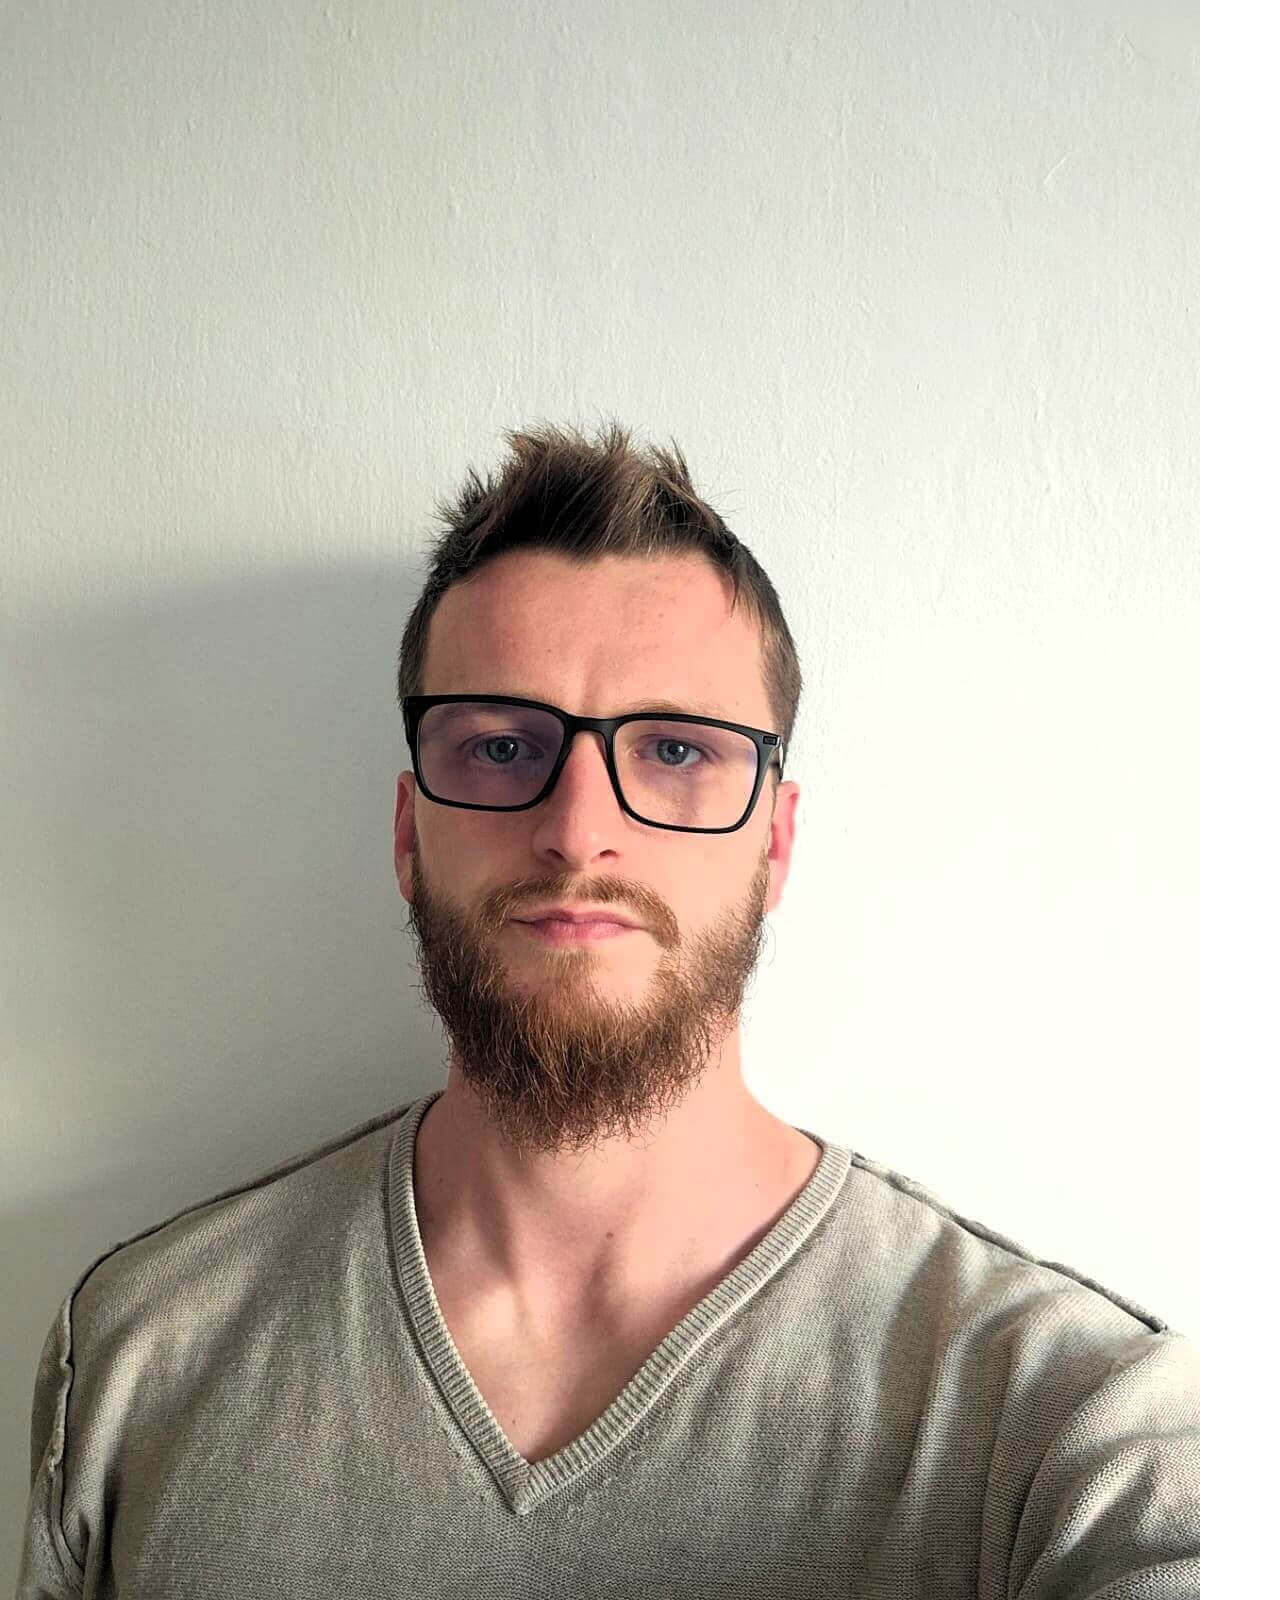
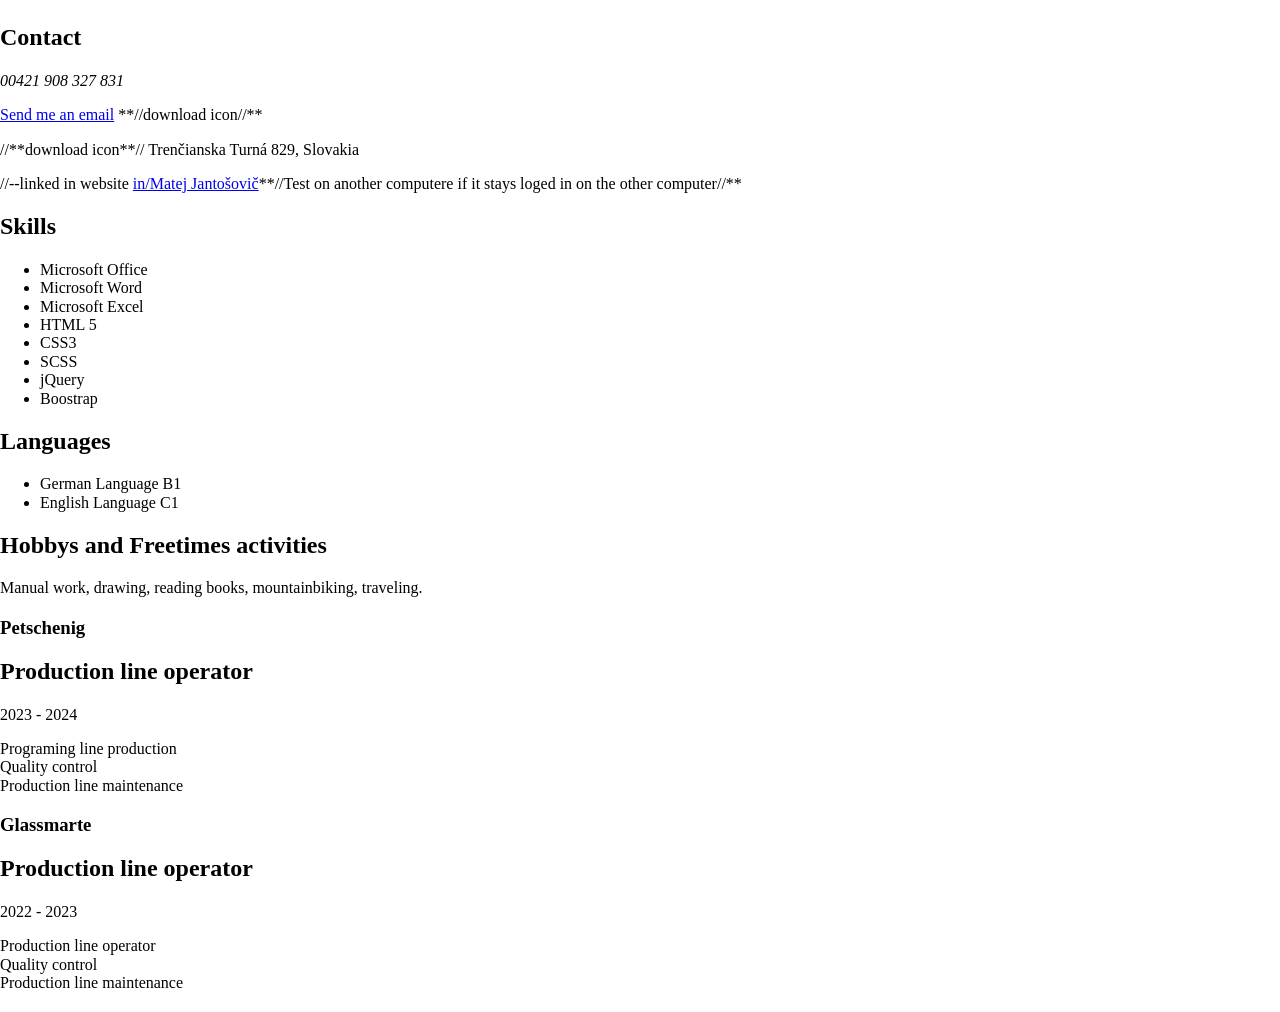
==== TheStart/index.html @ 47b64edb "Add files via upload" ====
<!DOCTYPE html>
<html lang="en">
<head>
    <meta charset="UTF-8">
    <meta name="viewport" content="width=device-width, initial-scale=1.0">
    <link rel="stylesheet" href="normalize.css">
    <link rel="stylesheet" href="style.css">
    <title>CuriculuVitae</title>
</head>
    <body>
        <main id="#content">
            <div class="container">
                <div class="leftPanel">
                    <section class="personalInfo">
                        <img src="CVprofilepicture.jpg" alt="Frontier">
                        <h2>Contact</h2>
                        <p>
                            <i class=>00421 908 327 831</i>
                        </p>
                        <p>
                            <i></i>
                            <a href="mailto:matejjantosovic@gmail.com">Send me an email</a> **//download icon//**
                        </p>
                        <p>
                            <i></i>//**download icon**//
                            Trenčianska Turná 829, Slovakia
                        </p>
                        <p>
                            <i></i>//--linked in website
                            <a href="https://www.linkedin.com/in/matej-jantosovic-843b29351/">in/Matej Jantošovič</a>**//Test on another computere if it stays loged in on the other computer//**
                        </p>
                    </section>
                    <section class="skills">
                        <h2>Skills</h2>
                        <ul>
                            <li>Microsoft Office</li>
                            <li>Microsoft Word</li>
                            <li>Microsoft Excel</li>
                            <li>HTML 5</li>
                            <li>CSS3</li>
                            <li>SCSS</li>
                            <li>jQuery</li>
                            <li>Boostrap</li>
                        </ul>
                    </section>
                    <section class="languages">
                        <h2>Languages</h2>
                        <ul>
                            <li><span>German Language</span>&nbspB1</li>
                            <li><span>English Language</span>&nbspC1</li>
                        </ul>
                    </section>
                    <section class="hobbys">
                        <h2>Hobbys and Freetimes activities</h2>
                        <p>
                            Manual work, drawing, reading books, mountainbiking, traveling.
                        </p>
                    </section>
                </div>
                <div class="rightPanel">
                    <section class="workExperience">
                        <div class="jobPosition">
                            <h3>Petschenig</h3>
                            <h2>Production line operator</h2>
                            <span>2023 - 2024</span>
                            <p>
                                Programing line production <br>
                                Quality control <br>
                                Production line maintenance <br>
                            </p>
                        </div>
                        <div class="jobPosition">
                            <h3>Glassmarte</h3>
                            <h2>Production line operator</h2>
                            <span>2022 - 2023</span>
                            <p>
                                Production line operator <br>
                                Quality control <br>
                                Production line maintenance <br>
                            </p>
                        </div>
                        <div class="jobPosition">
                            <h3></h3>
                            <h2></h2>
                        </div>
                    </section>
                </div>
                        
            </div>
        </main>
    </body>
</html>
---- TheStart/style.css ----
/*# sourceMappingURL=style.css.map */
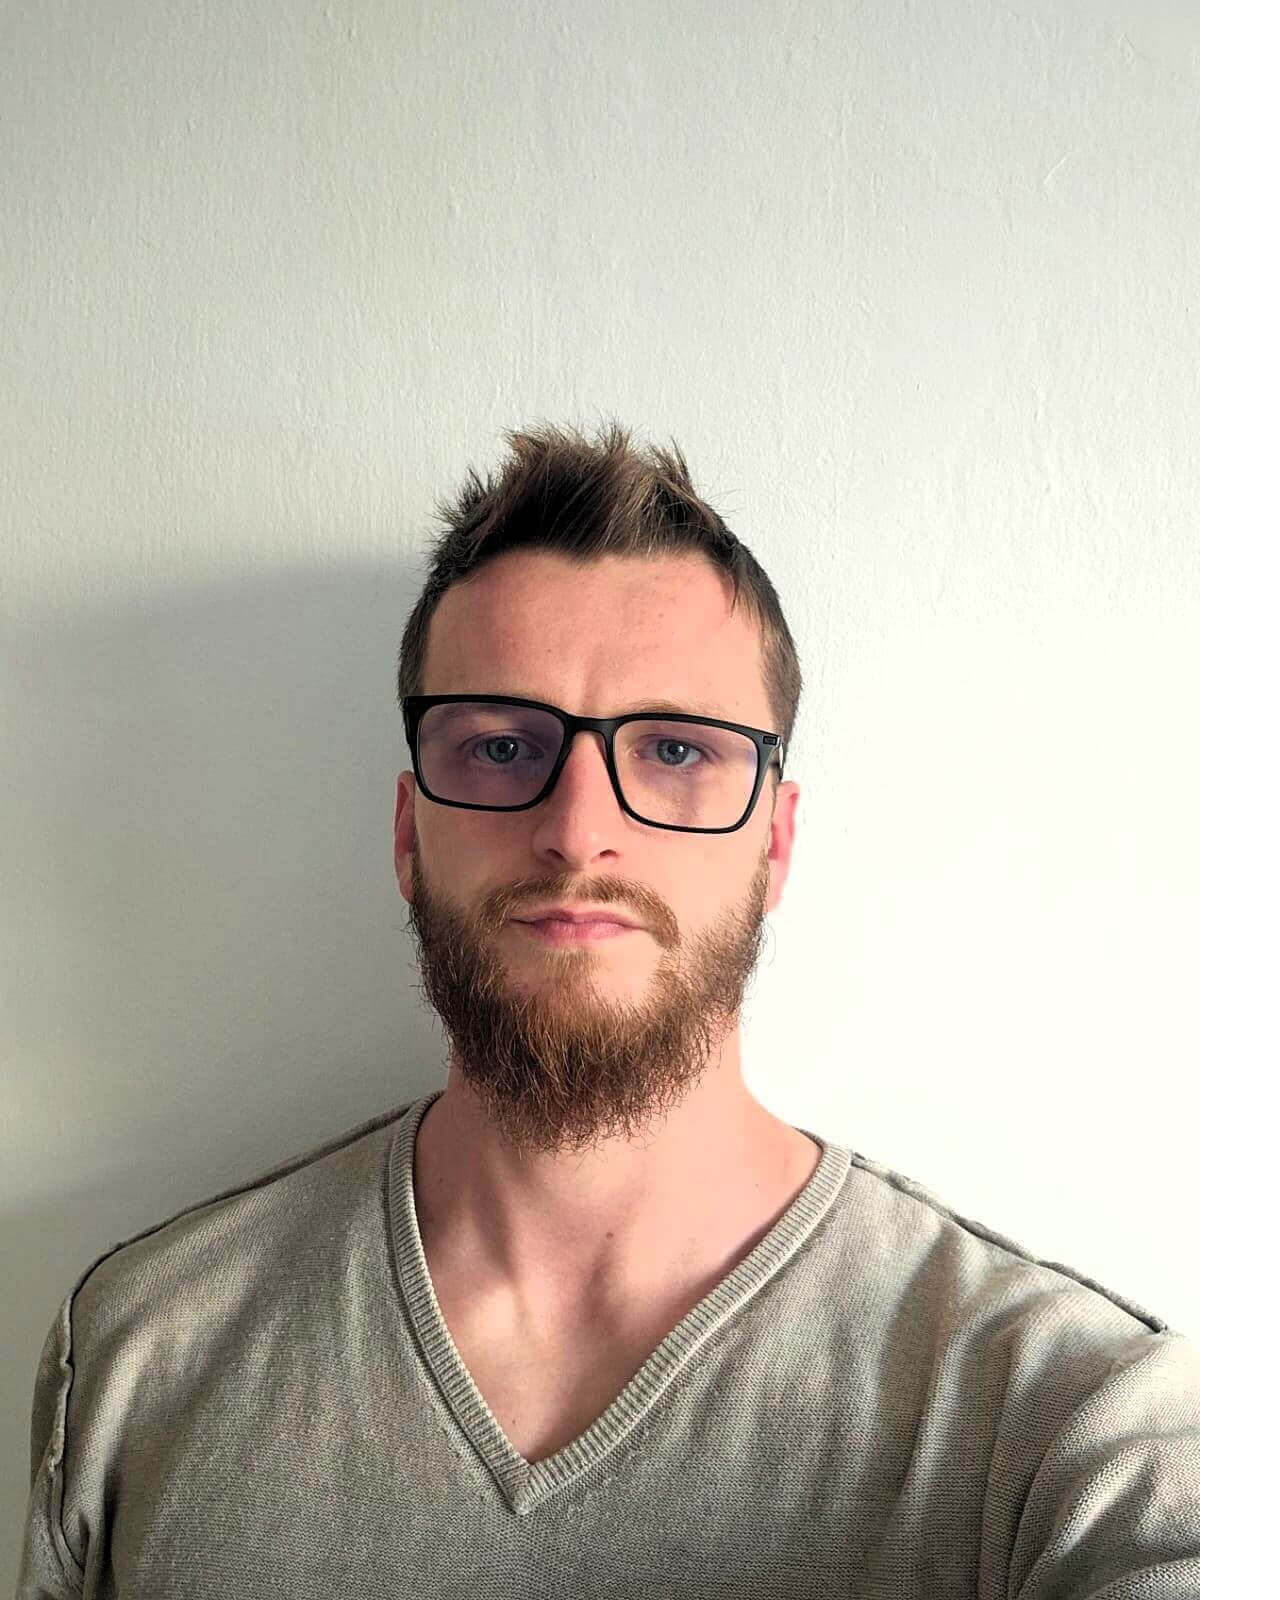
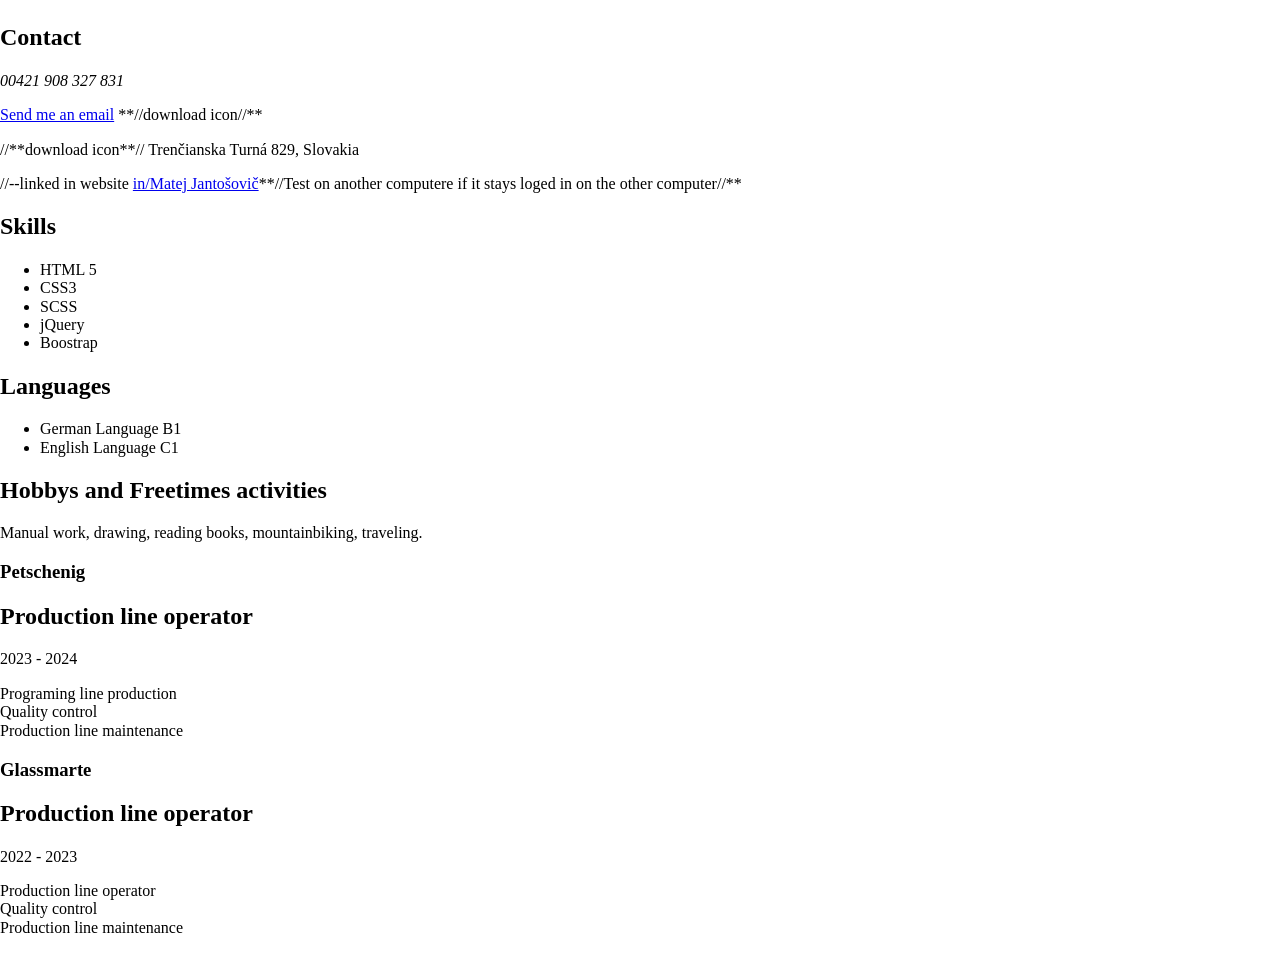
==== commit de158920: "Update index.html" ====
--- a/TheStart/index.html
+++ b/TheStart/index.html
@@ -33,9 +33,6 @@
                     <section class="skills">
                         <h2>Skills</h2>
                         <ul>
-                            <li>Microsoft Office</li>
-                            <li>Microsoft Word</li>
-                            <li>Microsoft Excel</li>
                             <li>HTML 5</li>
                             <li>CSS3</li>
                             <li>SCSS</li>
@@ -88,9 +85,11 @@
                         
             </div>
         </main>
+        <script> <script/>
     </body>
 </html>
+                          
 
 
 
-                +                
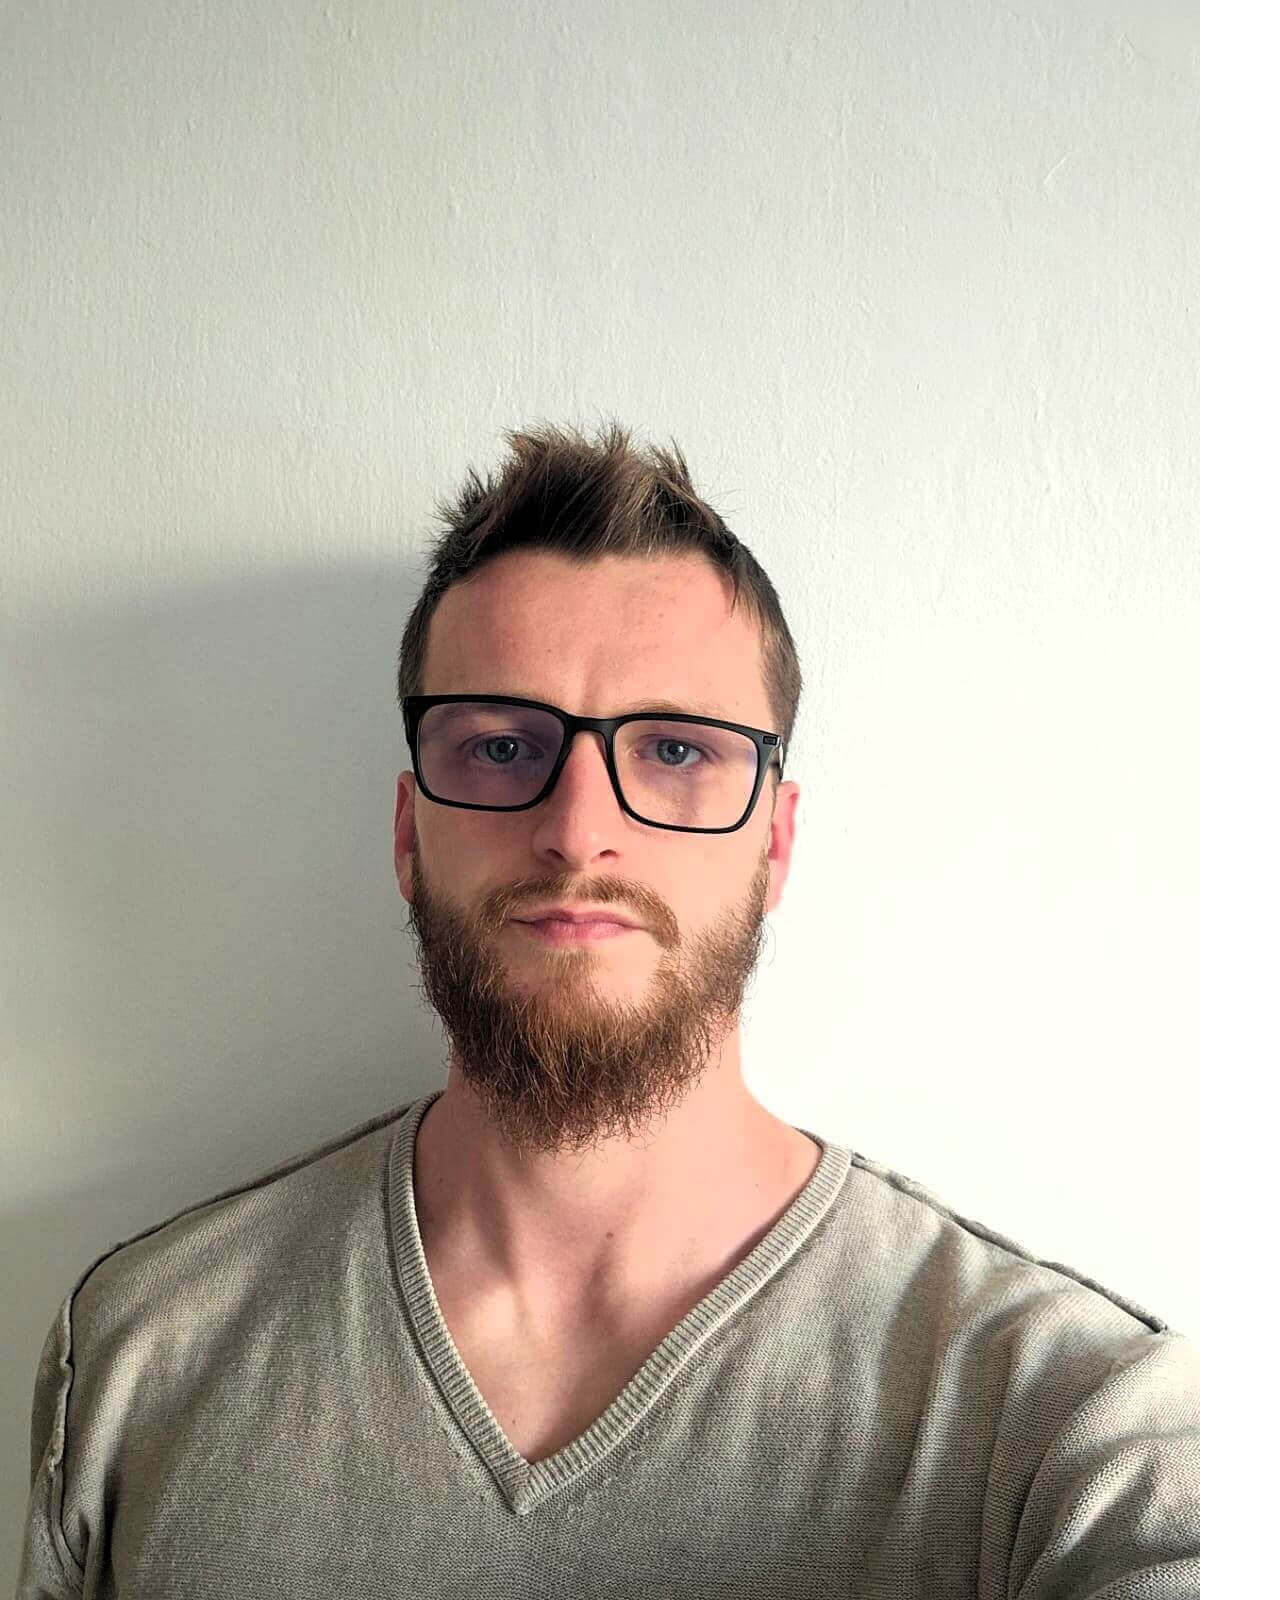
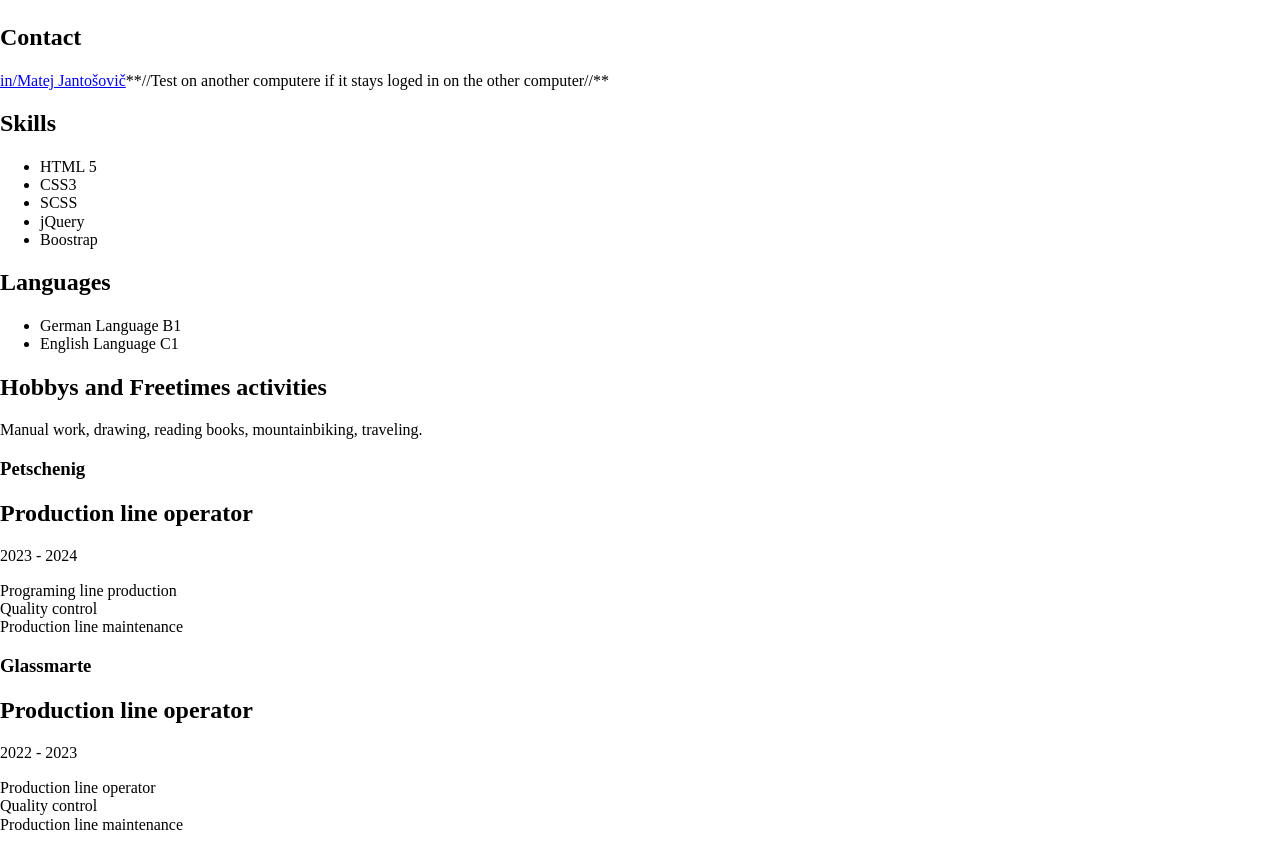
==== commit 9666b84c: "Update index.html" ====
--- a/TheStart/index.html
+++ b/TheStart/index.html
@@ -15,18 +15,18 @@
                         <img src="CVprofilepicture.jpg" alt="Frontier">
                         <h2>Contact</h2>
                         <p>
-                            <i class=>00421 908 327 831</i>
+                            <i class=></i>
                         </p>
                         <p>
                             <i></i>
-                            <a href="mailto:matejjantosovic@gmail.com">Send me an email</a> **//download icon//**
+                            <a href="mailto:</a> **//download icon//**
                         </p>
                         <p>
-                            <i></i>//**download icon**//
-                            Trenčianska Turná 829, Slovakia
+                            <i></i> //download icon
+                            
                         </p>
                         <p>
-                            <i></i>//--linked in website
+                            <i></i> //linked in website
                             <a href="https://www.linkedin.com/in/matej-jantosovic-843b29351/">in/Matej Jantošovič</a>**//Test on another computere if it stays loged in on the other computer//**
                         </p>
                     </section>
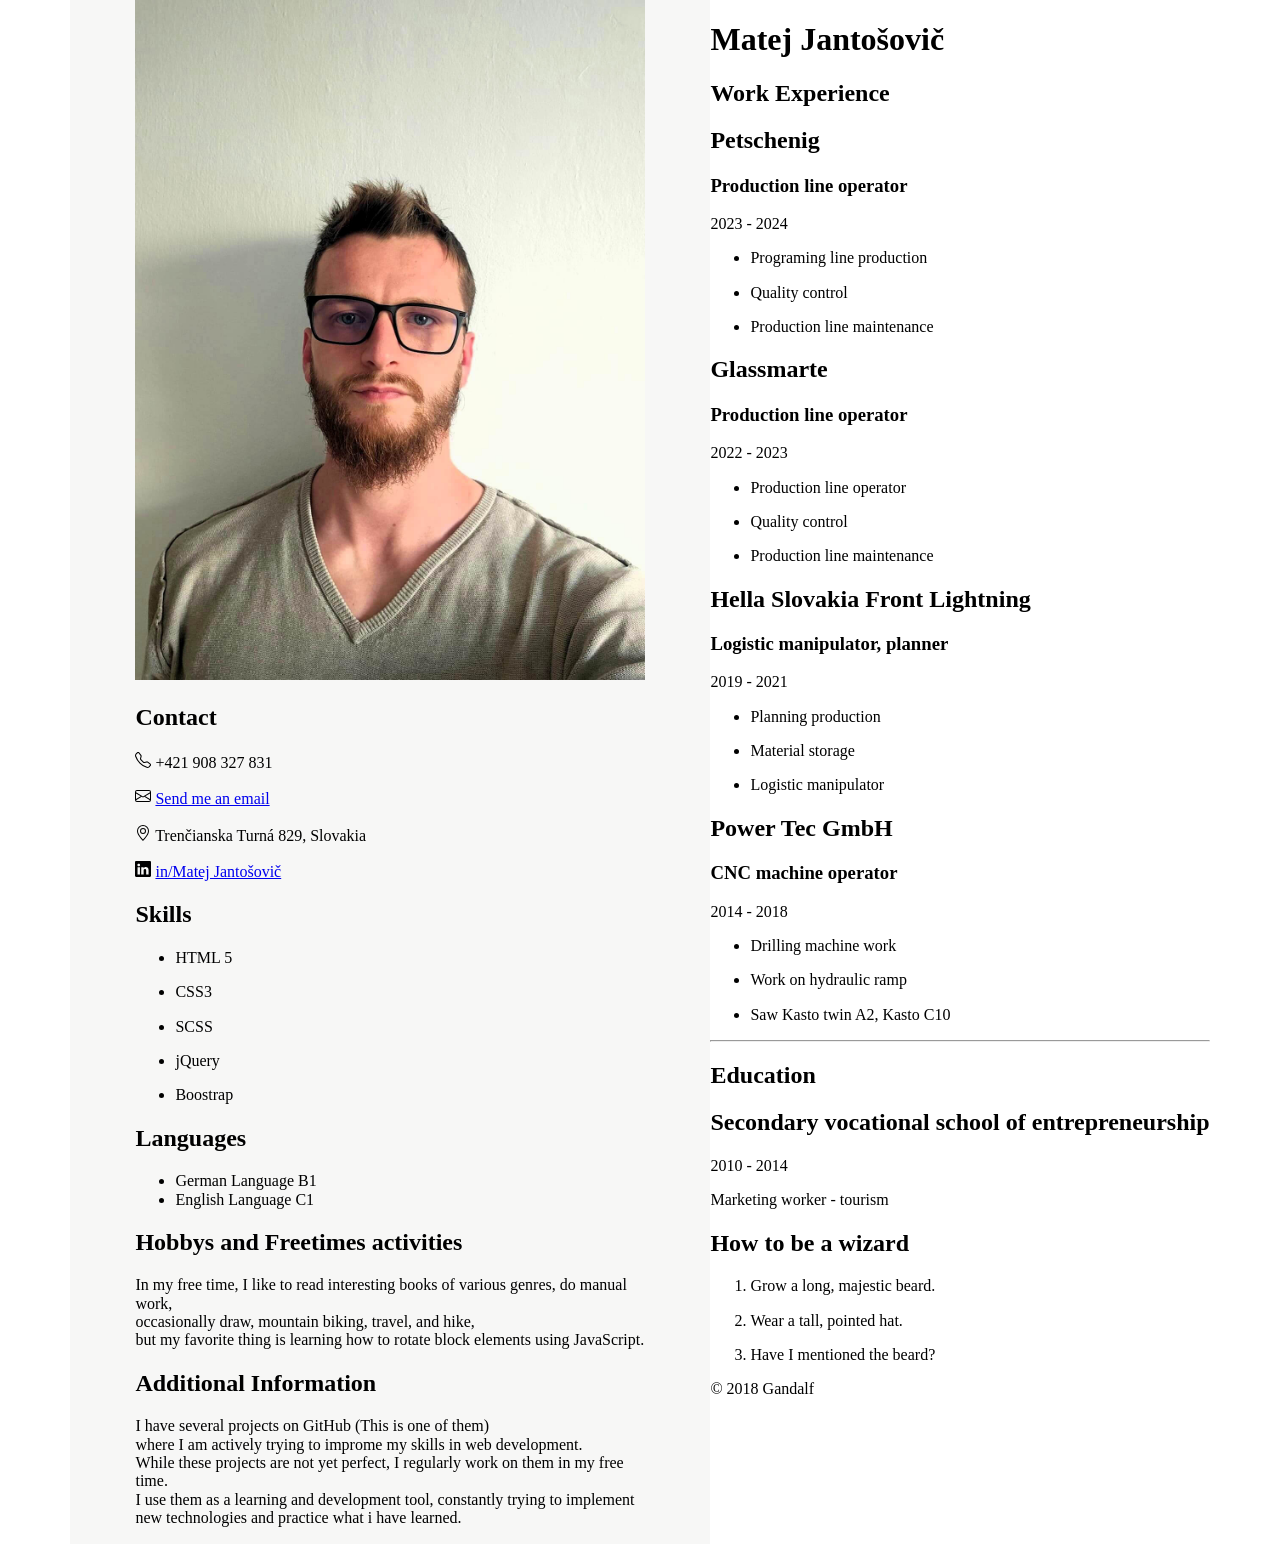
==== commit 76c79f06: "Add files via upload" ====
--- a/TheStart/index.html
+++ b/TheStart/index.html
@@ -1,95 +1,218 @@
 <!DOCTYPE html>
 <html lang="en">
+
 <head>
     <meta charset="UTF-8">
     <meta name="viewport" content="width=device-width, initial-scale=1.0">
     <link rel="stylesheet" href="normalize.css">
     <link rel="stylesheet" href="style.css">
+    <!-- Font-importing -->
+    <link rel="preconnect" href="https://fonts.googleapis.com">
+    <link rel="preconnect" href="https://fonts.gstatic.com" crossorigin>
+    <link href="https://fonts.googleapis.com/css2?family=Open+Sans:ital,wght@0,300..800;1,300..800&display=swap"
+    rel="stylesheet">
+    <style>
+        @import url('https://fonts.googleapis.com/css2?family=Open+Sans:ital,wght@0,300..800;1,300..800&display=swap');
+    </style>
     <title>CuriculuVitae</title>
 </head>
-    <body>
-        <main id="#content">
-            <div class="container">
-                <div class="leftPanel">
-                    <section class="personalInfo">
-                        <img src="CVprofilepicture.jpg" alt="Frontier">
-                        <h2>Contact</h2>
+
+<body>
+    <div id="#content">
+        <div class="container">
+            <div class="left-panel">
+                <section class="personalInfo">
+                    <img src="CVprofilepicture.jpg" alt="Frontier">
+                    <h2>Contact</h2>
+                    <p>
+                        <svg xmlns="http://www.w3.org/2000/svg" width="16" height="16" fill="currentColor"
+                            class="bi bi-telephone" viewBox="0 0 16 16">
+                            <path
+                                d="M3.654 1.328a.678.678 0 0 0-1.015-.063L1.605 2.3c-.483.484-.661 1.169-.45 1.77a17.6 17.6 0 0 0 4.168 6.608 17.6 17.6 0 0 0 6.608 4.168c.601.211 1.286.033 1.77-.45l1.034-1.034a.678.678 0 0 0-.063-1.015l-2.307-1.794a.68.68 0 0 0-.58-.122l-2.19.547a1.75 1.75 0 0 1-1.657-.459L5.482 8.062a1.75 1.75 0 0 1-.46-1.657l.548-2.19a.68.68 0 0 0-.122-.58zM1.884.511a1.745 1.745 0 0 1 2.612.163L6.29 2.98c.329.423.445.974.315 1.494l-.547 2.19a.68.68 0 0 0 .178.643l2.457 2.457a.68.68 0 0 0 .644.178l2.189-.547a1.75 1.75 0 0 1 1.494.315l2.306 1.794c.829.645.905 1.87.163 2.611l-1.034 1.034c-.74.74-1.846 1.065-2.877.702a18.6 18.6 0 0 1-7.01-4.42 18.6 18.6 0 0 1-4.42-7.009c-.362-1.03-.037-2.137.703-2.877z" />
+                        </svg>
+                        <span class="number">+421 908 327 831</span>
+                    </p>
+                    <p>
+                        <svg xmlns="http://www.w3.org/2000/svg" width="16" height="16" fill="currentColor"
+                            class="bi bi-envelope" viewBox="0 0 16 16">
+                            <path
+                                d="M0 4a2 2 0 0 1 2-2h12a2 2 0 0 1 2 2v8a2 2 0 0 1-2 2H2a2 2 0 0 1-2-2zm2-1a1 1 0 0 0-1 1v.217l7 4.2 7-4.2V4a1 1 0 0 0-1-1zm13 2.383-4.708 2.825L15 11.105zm-.034 6.876-5.64-3.471L8 9.583l-1.326-.795-5.64 3.47A1 1 0 0 0 2 13h12a1 1 0 0 0 .966-.741M1 11.105l4.708-2.897L1 5.383z" />
+                        </svg>
+                        <a href="mailto:matejjantosovic@gmail.com">Send me an email</a>
+                    </p>
+                    <p>
+                        <svg xmlns="http://www.w3.org/2000/svg" width="16" height="16" fill="currentColor"
+                            class="bi bi-geo-alt" viewBox="0 0 16 16">
+                            <path
+                                d="M12.166 8.94c-.524 1.062-1.234 2.12-1.96 3.07A32 32 0 0 1 8 14.58a32 32 0 0 1-2.206-2.57c-.726-.95-1.436-2.008-1.96-3.07C3.304 7.867 3 6.862 3 6a5 5 0 0 1 10 0c0 .862-.305 1.867-.834 2.94M8 16s6-5.686 6-10A6 6 0 0 0 2 6c0 4.314 6 10 6 10" />
+                            <path d="M8 8a2 2 0 1 1 0-4 2 2 0 0 1 0 4m0 1a3 3 0 1 0 0-6 3 3 0 0 0 0 6" />
+                        </svg>
+                        <span class="adress">Trenčianska Turná 829, Slovakia</span>
+                    </p>
+                    <p>
+                        <svg xmlns="http://www.w3.org/2000/svg" width="16" height="16" fill="currentColor"
+                            class="bi bi-linkedin" viewBox="0 0 16 16">
+                            <path
+                                d="M0 1.146C0 .513.526 0 1.175 0h13.65C15.474 0 16 .513 16 1.146v13.708c0 .633-.526 1.146-1.175 1.146H1.175C.526 16 0 15.487 0 14.854zm4.943 12.248V6.169H2.542v7.225zm-1.2-8.212c.837 0 1.358-.554 1.358-1.248-.015-.709-.52-1.248-1.342-1.248S2.4 3.226 2.4 3.934c0 .694.521 1.248 1.327 1.248zm4.908 8.212V9.359c0-.216.016-.432.08-.586.173-.431.568-.878 1.232-.878.869 0 1.216.662 1.216 1.634v3.865h2.401V9.25c0-2.22-1.184-3.252-2.764-3.252-1.274 0-1.845.7-2.165 1.193v.025h-.016l.016-.025V6.169h-2.4c.03.678 0 7.225 0 7.225z" />
+                        </svg>
+                        <a class="linkedTag" href="https://www.linkedin.com/in/matej-jantosovic-843b29351/">in/Matej
+                            Jantošovič
+                        </a>
+                    </p>
+                </section>
+                <section class="skills">
+                    <h2>Skills</h2>
+                    <ul>
+                        <li>
+                            <p>HTML 5</p>
+                        </li>
+                        <li>
+                            <p>CSS3</p>
+                        </li>
+                        <li>
+                            <p>SCSS</p>
+                        </li>
+                        <li>
+                            <p>jQuery</p>
+                        </li>
+                        <li>
+                            <p>Boostrap</p>
+                        </li>
+                    </ul>
+                </section>
+                <section class="languages">
+                    <h2>Languages</h2>
+                    <ul>
+                        <li><span>German Language</span>&nbsp;B1</li>
+                        <li><span>English Language</span>&nbsp;C1</li>
+                    </ul>
+                </section>
+                <section class="hobbys">
+                    <h2>Hobbys and Freetimes activities</h2>
+                    <p>
+                        In my free time, I like to read interesting books of various genres, do manual work, <br>
+                        occasionally draw, mountain biking, travel, and hike, <br>
+                        but my favorite thing is learning how to rotate block elements using JavaScript.
+                    </p>
+                </section>
+                <div class="additionalInformation">
+                    <section class="free-time-hobby">
+                        <h2>Additional Information</h2>
                         <p>
-                            <i class=></i>
-                        </p>
-                        <p>
-                            <i></i>
-                            <a href="mailto:</a> **//download icon//**
-                        </p>
-                        <p>
-                            <i></i> //download icon
-                            
-                        </p>
-                        <p>
-                            <i></i> //linked in website
-                            <a href="https://www.linkedin.com/in/matej-jantosovic-843b29351/">in/Matej Jantošovič</a>**//Test on another computere if it stays loged in on the other computer//**
-                        </p>
-                    </section>
-                    <section class="skills">
-                        <h2>Skills</h2>
-                        <ul>
-                            <li>HTML 5</li>
-                            <li>CSS3</li>
-                            <li>SCSS</li>
-                            <li>jQuery</li>
-                            <li>Boostrap</li>
-                        </ul>
-                    </section>
-                    <section class="languages">
-                        <h2>Languages</h2>
-                        <ul>
-                            <li><span>German Language</span>&nbspB1</li>
-                            <li><span>English Language</span>&nbspC1</li>
-                        </ul>
-                    </section>
-                    <section class="hobbys">
-                        <h2>Hobbys and Freetimes activities</h2>
-                        <p>
-                            Manual work, drawing, reading books, mountainbiking, traveling.
+                            I have several projects on GitHub (This is one of them) <br>
+                            where I am actively trying to improme my skills in web development. <br>
+                            While these projects are not yet perfect, I regularly work on them in my free time. <br>
+                            I use them as a learning and development tool, constantly trying to implement new
+                            technologies and practice what i have learned.
                         </p>
                     </section>
                 </div>
-                <div class="rightPanel">
-                    <section class="workExperience">
-                        <div class="jobPosition">
-                            <h3>Petschenig</h3>
-                            <h2>Production line operator</h2>
+            </div>
+
+            <main class="main-skills-right-panel">
+                <div class="right-panel">
+                    <header>
+                        <h1>Matej Jantošovič</h1>
+                    </header>
+                    <section class="work-experience">
+                        <div class="job-position">
+                            <h2 class="description">Work Experience</h2>
+                            <h2>Petschenig</h2>
+                            <h3>Production line operator</h3>
                             <span>2023 - 2024</span>
-                            <p>
-                                Programing line production <br>
-                                Quality control <br>
-                                Production line maintenance <br>
-                            </p>
-                        </div>
-                        <div class="jobPosition">
-                            <h3>Glassmarte</h3>
-                            <h2>Production line operator</h2>
+                            <ul>
+                                <li>
+                                    <p>Programing line production</p>
+                                </li>
+                                <li>
+                                    <p>Quality control</p>
+                                </li>
+                                <li>
+                                    <p>Production line maintenance</p>
+                                </li>
+                            </ul>
+                        </div>
+                        <div class="job-position">
+                            <h2>Glassmarte</h2>
+                            <h3>Production line operator</h3>
                             <span>2022 - 2023</span>
-                            <p>
-                                Production line operator <br>
-                                Quality control <br>
-                                Production line maintenance <br>
-                            </p>
-                        </div>
-                        <div class="jobPosition">
-                            <h3></h3>
-                            <h2></h2>
-                        </div>
+                            <ul>
+                                <li>
+                                    <p>Production line operator</p>
+                                </li>
+                                <li>
+                                    <p>Quality control</p>
+                                </li>
+                                <li>
+                                    <p>Production line maintenance</p>
+                                </li>
+                            </ul>
+                        </div>
+                        <div class="job-position">
+                            <h2>Hella Slovakia Front Lightning</h2>
+                            <h3>Logistic manipulator, planner</h3>
+                            <span>2019 - 2021</span>
+                            <ul>
+                                <li>
+                                    <p>Planning production</p>
+                                </li>
+                                <li>
+                                    <p>Material storage</p>
+                                </li>
+                                <li>
+                                    <p>Logistic manipulator</p>
+                                </li>
+                            </ul>
+                        </div>
+                        <div class="job-position">
+                            <h2>Power Tec GmbH</h2>
+                            <h3>CNC machine operator</h3>
+                            <span>2014 - 2018</span>
+                            <ul>
+                                <li>
+                                    <p>Drilling machine work</p>
+                                </li>
+                                <li>
+                                    <p>Work on hydraulic ramp</p>
+                                </li>
+                                <li>
+                                    <p>Saw Kasto twin A2, Kasto C10</p>
+                                </li>
+                            </ul>
+                        </div>
+                    </section>
+                    <hr>
+                    <h2>Education</h2>
+                    <section class="education">
+                        <h2>Secondary vocational school of entrepreneurship</h2>
+                        <span> 2010 - 2014 </span>
+                        <p>
+                            Marketing worker - tourism
+                        </p>
                     </section>
                 </div>
-                        
-            </div>
-        </main>
-        <script> <script/>
-    </body>
-</html>
-                          
-
-
-
-                
+                <div class="wizzard">
+                    <article>
+                        <h2>How to be a wizard</h2>
+                        <ol>
+                            <li>
+                                <p>Grow a long, majestic beard.</p>
+                            </li>
+                            <li>
+                                <p>Wear a tall, pointed hat.</p>
+                            </li>
+                            <li>
+                                <p>Have I mentioned the beard?</p>
+                            </li>
+                        </ol>
+                        <footer>
+                            <p>© 2018 Gandalf</p>
+                        </footer>
+                    </article>
+                </div>
+            </main>
+        </div>
+    </div>
+</body>
+
+</html>
--- a/TheStart/style.css
+++ b/TheStart/style.css
@@ -1 +1,35 @@
-/*# sourceMappingURL=style.css.map */+/*colors*/
+/*fonts*/
+html {
+  box-sizing: border-box;
+}
+
+*, *:before, *:after {
+  box-sizing: inherit;
+}
+
+.group:before,
+.group:after {
+  content: " ";
+  display: table;
+}
+
+.group:after {
+  clear: both;
+}
+
+.container {
+  display: flex;
+  justify-content: center;
+}
+
+.left-panel {
+  max-width: 50%;
+  padding: 0 65px;
+  background-color: #f7f7f6;
+}
+
+img {
+  width: 100%;
+  height: auto;
+}/*# sourceMappingURL=style.css.map */
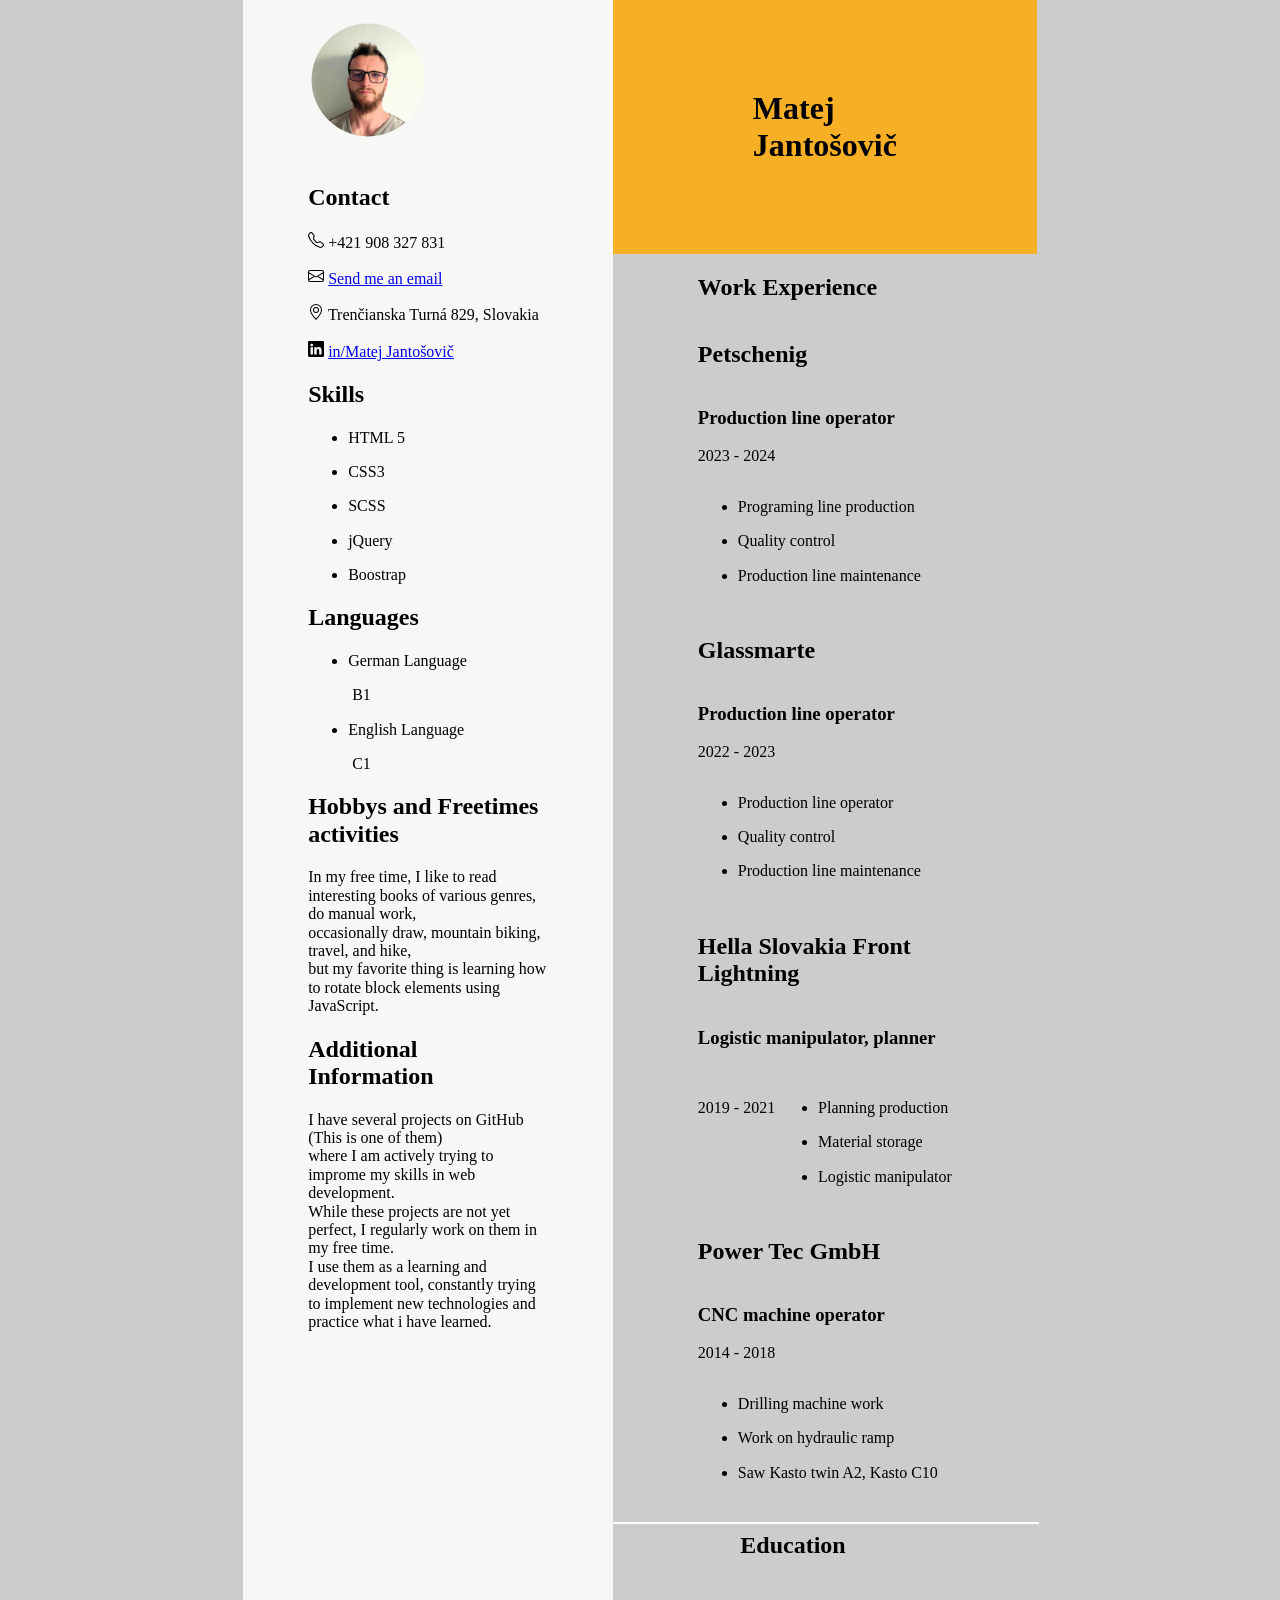
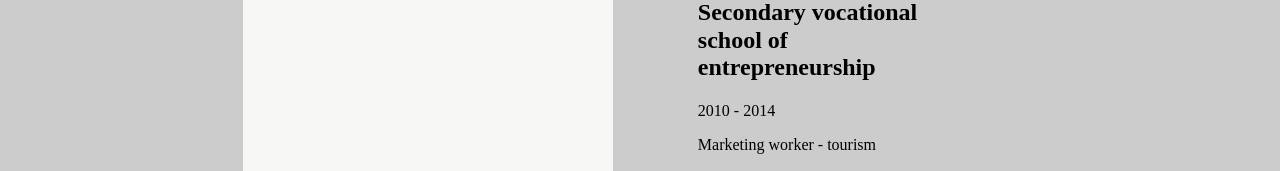
==== commit 9ef66366: "snažil som sa upraviť class work-experience" ====
--- a/TheStart/index.html
+++ b/TheStart/index.html
@@ -17,6 +17,33 @@
     <title>CuriculuVitae</title>
 </head>
 
+<style>
+    body {
+          background: rgb(204,204,204); 
+          width: 21cm;
+          height: 29.7cm;
+          margin: 0 auto;
+        }
+
+        page {
+          background: white;
+          display: block;
+          margin: 0 auto;
+          margin-bottom: 0.5cm;
+          position: relative;
+        }
+
+        page[size="A4"] {  
+          width: 21cm;
+          height: 29.7cm; 
+        }
+        
+        @page {
+          size: 21cm 29.7cm;
+          margin: 0mm;
+        }
+</style>
+
 <body>
     <div id="#content">
         <div class="container">
@@ -83,8 +110,8 @@
                 <section class="languages">
                     <h2>Languages</h2>
                     <ul>
-                        <li><span>German Language</span>&nbsp;B1</li>
-                        <li><span>English Language</span>&nbsp;C1</li>
+                        <li><p>German Language</p>&nbsp;<span>B1</span></li>
+                        <li><p>English Language</p>&nbsp;<span>C1</span></li>
                     </ul>
                 </section>
                 <section class="hobbys">
@@ -191,25 +218,6 @@
                         </p>
                     </section>
                 </div>
-                <div class="wizzard">
-                    <article>
-                        <h2>How to be a wizard</h2>
-                        <ol>
-                            <li>
-                                <p>Grow a long, majestic beard.</p>
-                            </li>
-                            <li>
-                                <p>Wear a tall, pointed hat.</p>
-                            </li>
-                            <li>
-                                <p>Have I mentioned the beard?</p>
-                            </li>
-                        </ol>
-                        <footer>
-                            <p>© 2018 Gandalf</p>
-                        </footer>
-                    </article>
-                </div>
             </main>
         </div>
     </div>
--- a/TheStart/style.css
+++ b/TheStart/style.css
@@ -20,7 +20,14 @@
 
 .container {
   display: flex;
+  flex-direction: row;
+  width: 100%;
+  height: 100%;
   justify-content: center;
+}
+
+.right-panel {
+  display: flex;
 }
 
 .left-panel {
@@ -30,6 +37,58 @@
 }
 
 img {
+  width: 50%;
+  height: auto;
+  -webkit-clip-path: circle(40%);
+          clip-path: circle(40%);
+}
+
+.main-skills-right-panel > :nth-child(1) {
+  display: flex;
+  flex-direction: column;
+  position: inherit;
+}
+
+header > h1 {
+  padding: 90px 140px;
+  background-color: #f7af26;
+}
+
+h1 {
+  margin-top: 0;
+  margin-bottom: 0;
+}
+
+.work-experience {
+  display: flex;
+  flex-direction: column;
+  padding: 0 85px;
+}
+
+.work-experience {
+  display: flex;
+}
+
+.job-position {
+  display: flex;
+  flex-direction: row;
+  flex-wrap: wrap;
+  justify-content: space-between;
+  align-items: baseline;
+}
+
+hr {
+  border: 1px solid #ffffff;
   width: 100%;
-  height: auto;
+}
+
+.right-panel > h2 {
+  padding: 0 5.3125em;
+  margin-top: 0;
+}
+
+.education {
+  display: flex;
+  flex-direction: column;
+  padding: 0 5.3125em;
 }/*# sourceMappingURL=style.css.map */
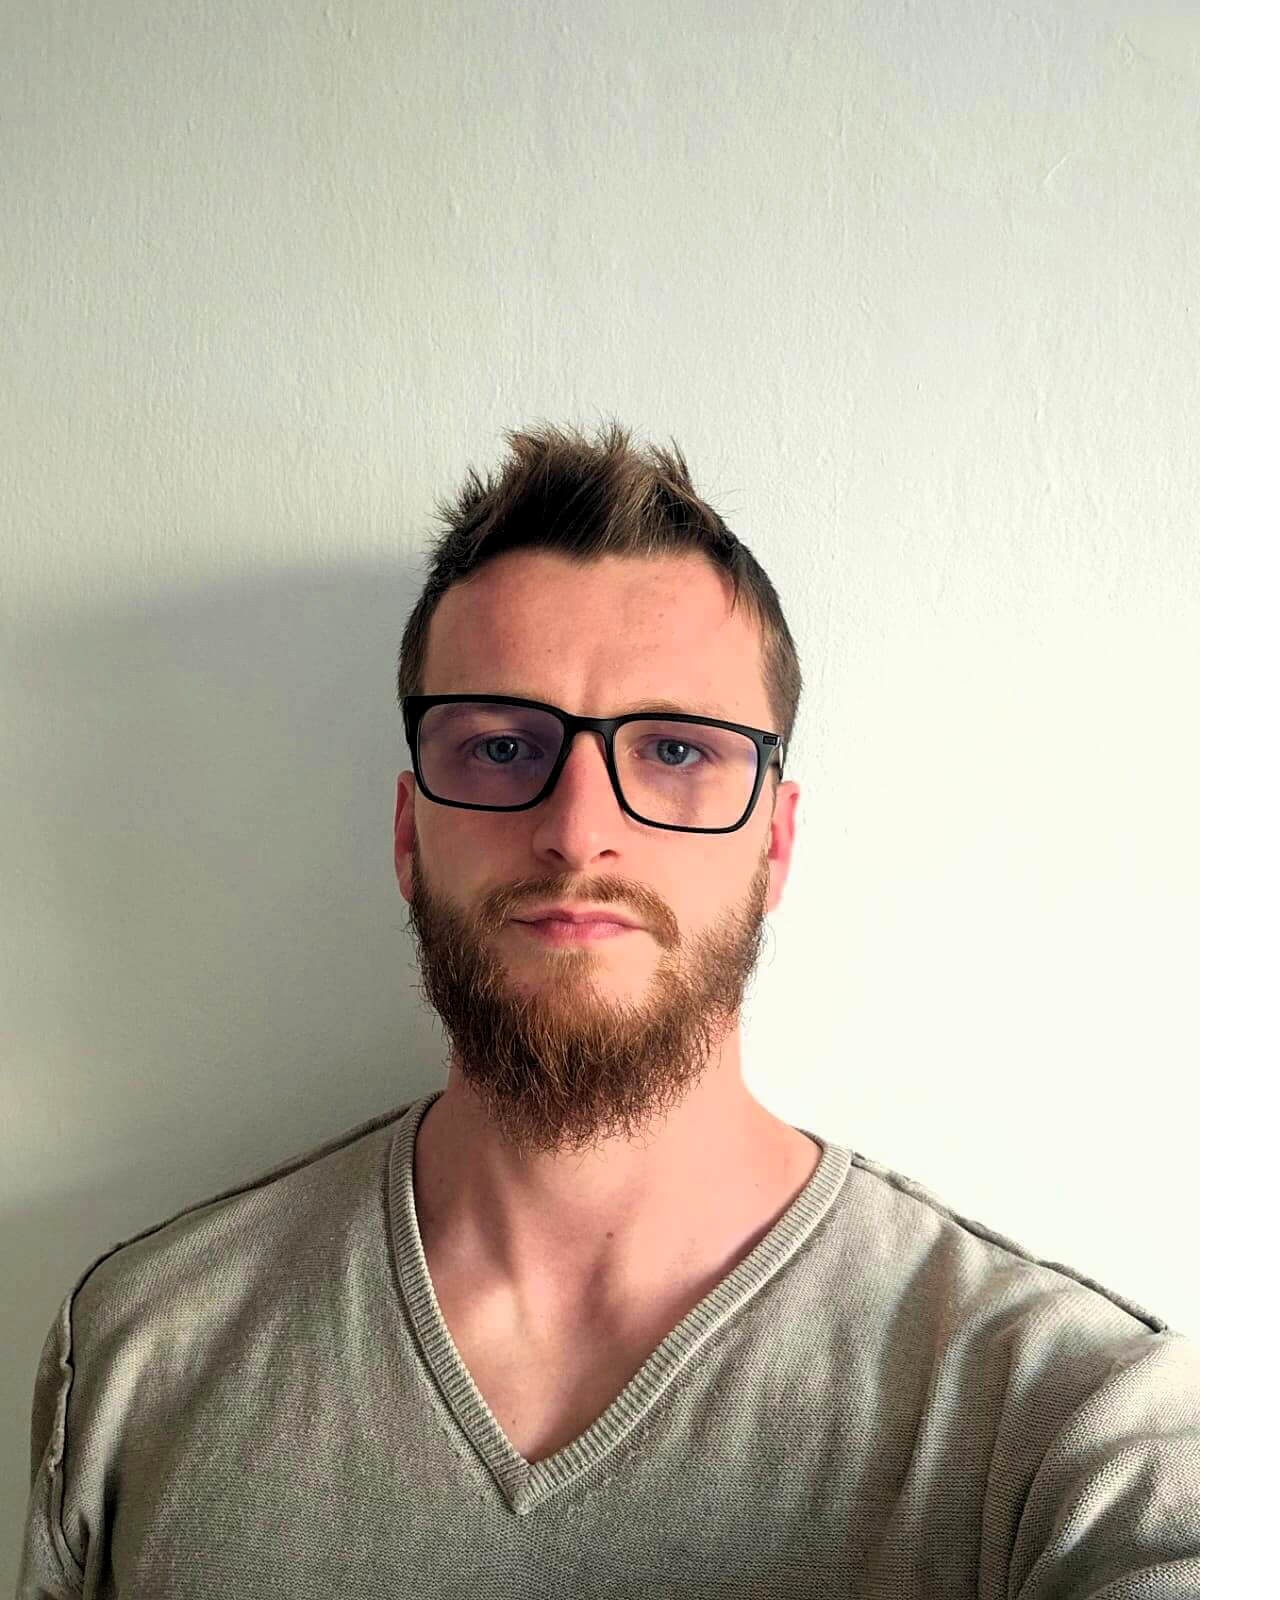
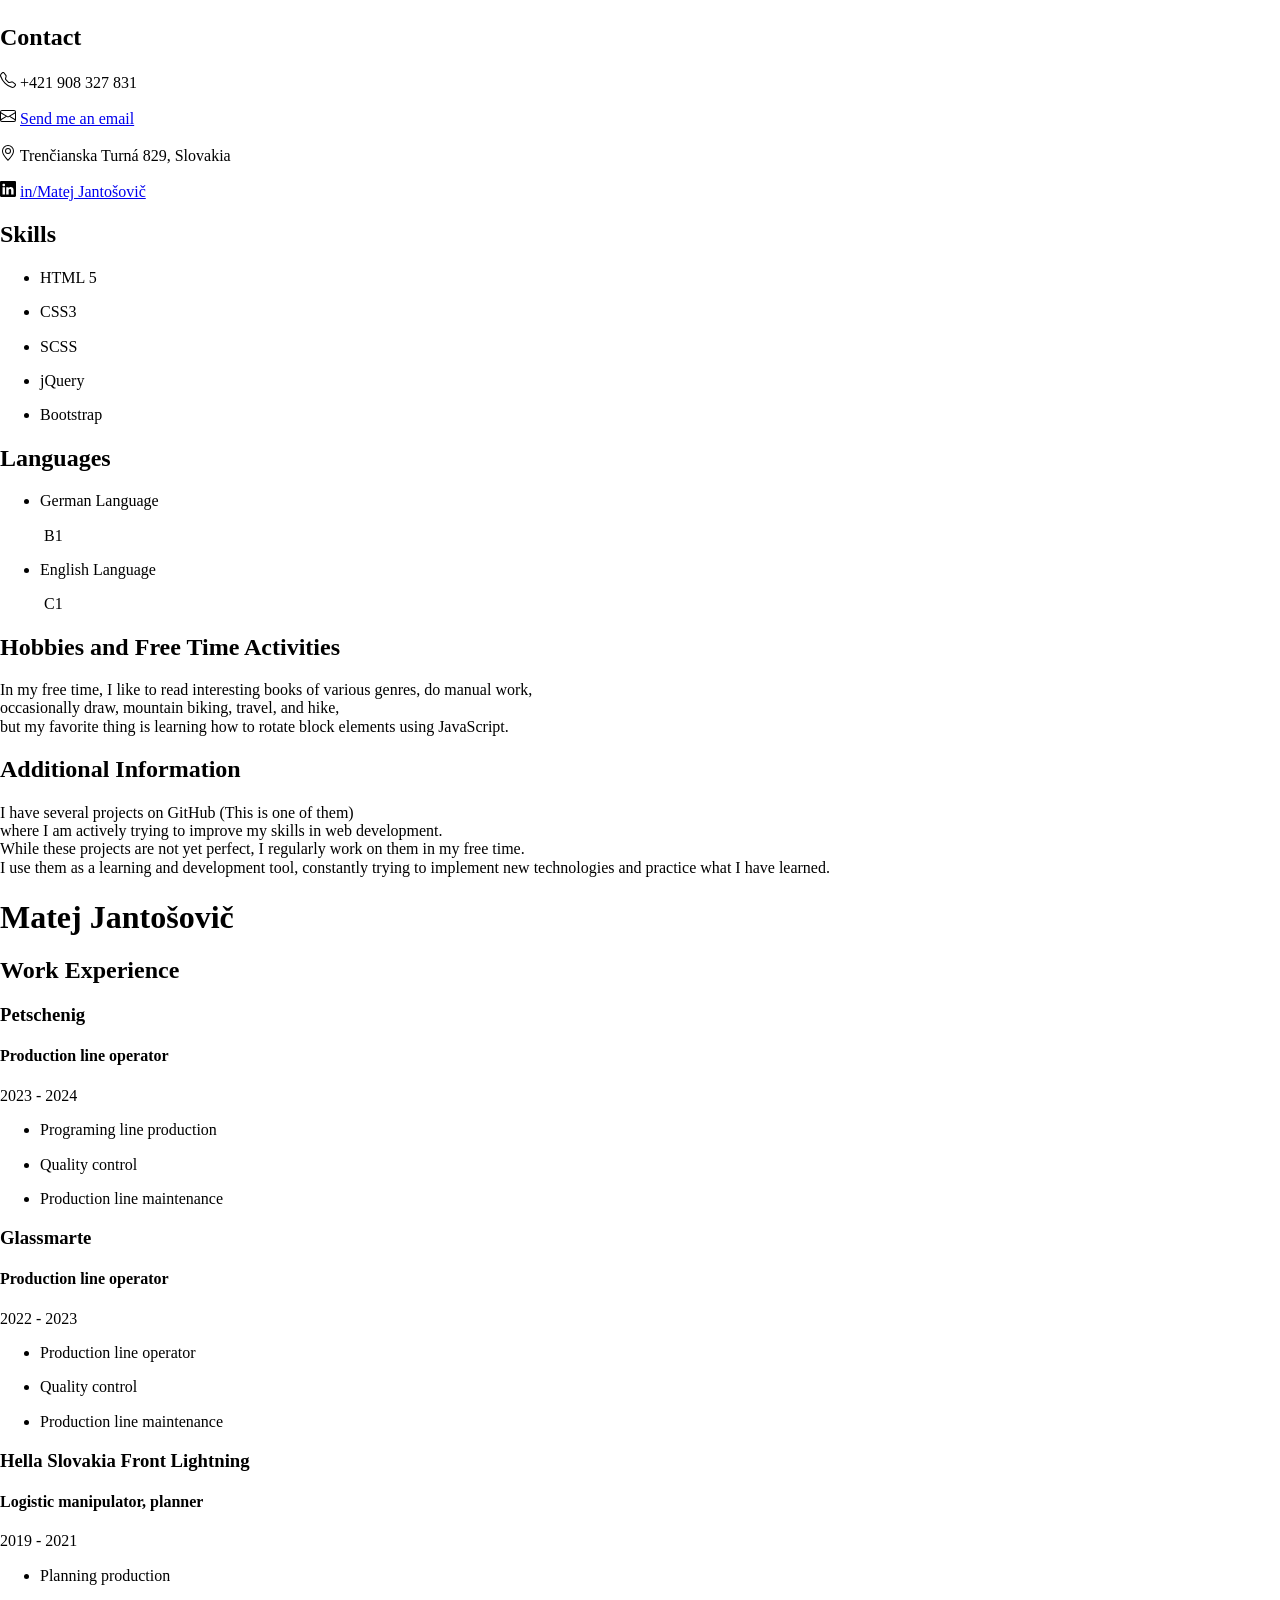
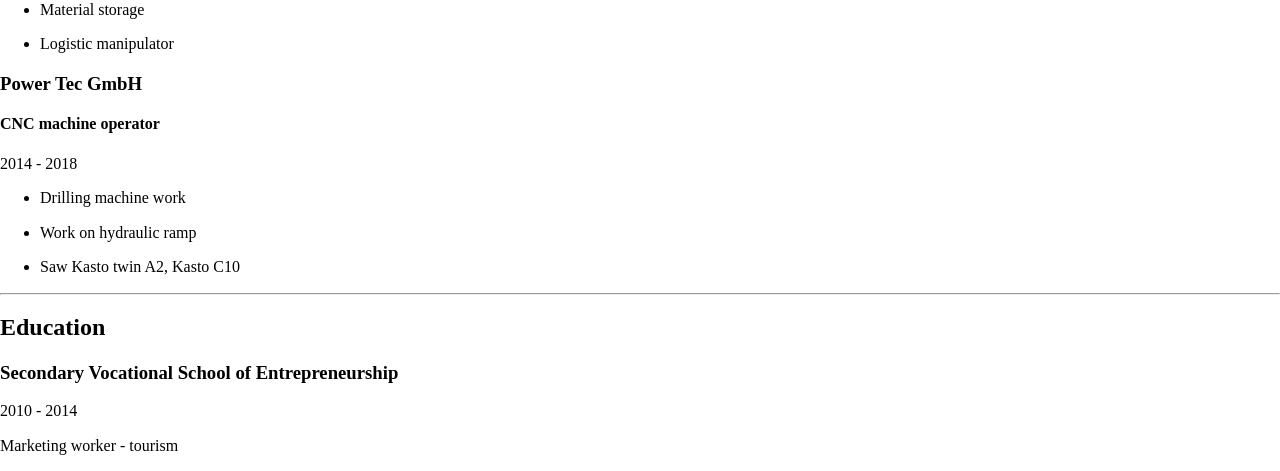
==== commit 0a46687a: "idem to odznovu skúsiť..." ====
--- a/TheStart/index.html
+++ b/TheStart/index.html
@@ -6,50 +6,22 @@
     <meta name="viewport" content="width=device-width, initial-scale=1.0">
     <link rel="stylesheet" href="normalize.css">
     <link rel="stylesheet" href="style.css">
-    <!-- Font-importing -->
     <link rel="preconnect" href="https://fonts.googleapis.com">
     <link rel="preconnect" href="https://fonts.gstatic.com" crossorigin>
-    <link href="https://fonts.googleapis.com/css2?family=Open+Sans:ital,wght@0,300..800;1,300..800&display=swap"
-    rel="stylesheet">
+    <link href="https://fonts.googleapis.com/css2?family=Open+Sans:ital,wght@0,300..800;1,300..800&display=swap" rel="stylesheet">
     <style>
         @import url('https://fonts.googleapis.com/css2?family=Open+Sans:ital,wght@0,300..800;1,300..800&display=swap');
     </style>
     <title>CuriculuVitae</title>
 </head>
 
-<style>
-    body {
-          background: rgb(204,204,204); 
-          width: 21cm;
-          height: 29.7cm;
-          margin: 0 auto;
-        }
-
-        page {
-          background: white;
-          display: block;
-          margin: 0 auto;
-          margin-bottom: 0.5cm;
-          position: relative;
-        }
-
-        page[size="A4"] {  
-          width: 21cm;
-          height: 29.7cm; 
-        }
-        
-        @page {
-          size: 21cm 29.7cm;
-          margin: 0mm;
-        }
-</style>
-
 <body>
-    <div id="#content">
+    <div id="content">
         <div class="container">
-            <div class="left-panel">
+            <!-- Left Panel (Personal Info, Skills, Languages, etc.) -->
+            <aside class="left-panel">
                 <section class="personalInfo">
-                    <img src="CVprofilepicture.jpg" alt="Frontier">
+                    <img src="CVprofilepicture.jpg" alt="Matej Jantošovič">
                     <h2>Contact</h2>
                     <p>
                         <svg xmlns="http://www.w3.org/2000/svg" width="16" height="16" fill="currentColor"
@@ -87,26 +59,20 @@
                         </a>
                     </p>
                 </section>
+
+                <!-- Skills Section -->
                 <section class="skills">
                     <h2>Skills</h2>
                     <ul>
-                        <li>
-                            <p>HTML 5</p>
-                        </li>
-                        <li>
-                            <p>CSS3</p>
-                        </li>
-                        <li>
-                            <p>SCSS</p>
-                        </li>
-                        <li>
-                            <p>jQuery</p>
-                        </li>
-                        <li>
-                            <p>Boostrap</p>
-                        </li>
+                        <li><p>HTML 5</p></li>
+                        <li><p>CSS3</p></li>
+                        <li><p>SCSS</p></li>
+                        <li><p>jQuery</p></li>
+                        <li><p>Bootstrap</p></li>
                     </ul>
                 </section>
+
+                <!-- Languages Section -->
                 <section class="languages">
                     <h2>Languages</h2>
                     <ul>
@@ -114,108 +80,93 @@
                         <li><p>English Language</p>&nbsp;<span>C1</span></li>
                     </ul>
                 </section>
+
+                <!-- Hobbies Section -->
                 <section class="hobbys">
-                    <h2>Hobbys and Freetimes activities</h2>
+                    <h2>Hobbies and Free Time Activities</h2>
                     <p>
                         In my free time, I like to read interesting books of various genres, do manual work, <br>
                         occasionally draw, mountain biking, travel, and hike, <br>
                         but my favorite thing is learning how to rotate block elements using JavaScript.
                     </p>
                 </section>
-                <div class="additionalInformation">
-                    <section class="free-time-hobby">
-                        <h2>Additional Information</h2>
-                        <p>
-                            I have several projects on GitHub (This is one of them) <br>
-                            where I am actively trying to improme my skills in web development. <br>
-                            While these projects are not yet perfect, I regularly work on them in my free time. <br>
-                            I use them as a learning and development tool, constantly trying to implement new
-                            technologies and practice what i have learned.
-                        </p>
-                    </section>
-                </div>
-            </div>
 
+                <!-- Additional Information Section -->
+                <section class="free-time-hobby">
+                    <h2>Additional Information</h2>
+                    <p>
+                        I have several projects on GitHub (This is one of them) <br>
+                        where I am actively trying to improve my skills in web development. <br>
+                        While these projects are not yet perfect, I regularly work on them in my free time. <br>
+                        I use them as a learning and development tool, constantly trying to implement new technologies and practice what I have learned.
+                    </p>
+                </section>
+            </aside>
+
+            <!-- Right Panel (Work Experience, Education) -->
             <main class="main-skills-right-panel">
                 <div class="right-panel">
                     <header>
                         <h1>Matej Jantošovič</h1>
                     </header>
+
+                    <!-- Work Experience Section -->
                     <section class="work-experience">
-                        <div class="job-position">
-                            <h2 class="description">Work Experience</h2>
-                            <h2>Petschenig</h2>
-                            <h3>Production line operator</h3>
+                        <h2>Work Experience</h2>
+
+                        <article class="job-position">
+                            <h3>Petschenig</h3>
+                            <h4>Production line operator</h4>
                             <span>2023 - 2024</span>
                             <ul>
-                                <li>
-                                    <p>Programing line production</p>
-                                </li>
-                                <li>
-                                    <p>Quality control</p>
-                                </li>
-                                <li>
-                                    <p>Production line maintenance</p>
-                                </li>
+                                <li><p>Programing line production</p></li>
+                                <li><p>Quality control</p></li>
+                                <li><p>Production line maintenance</p></li>
                             </ul>
-                        </div>
-                        <div class="job-position">
-                            <h2>Glassmarte</h2>
-                            <h3>Production line operator</h3>
+                        </article>
+
+                        <article class="job-position">
+                            <h3>Glassmarte</h3>
+                            <h4>Production line operator</h4>
                             <span>2022 - 2023</span>
                             <ul>
-                                <li>
-                                    <p>Production line operator</p>
-                                </li>
-                                <li>
-                                    <p>Quality control</p>
-                                </li>
-                                <li>
-                                    <p>Production line maintenance</p>
-                                </li>
+                                <li><p>Production line operator</p></li>
+                                <li><p>Quality control</p></li>
+                                <li><p>Production line maintenance</p></li>
                             </ul>
-                        </div>
-                        <div class="job-position">
-                            <h2>Hella Slovakia Front Lightning</h2>
-                            <h3>Logistic manipulator, planner</h3>
+                        </article>
+
+                        <article class="job-position">
+                            <h3>Hella Slovakia Front Lightning</h3>
+                            <h4>Logistic manipulator, planner</h4>
                             <span>2019 - 2021</span>
                             <ul>
-                                <li>
-                                    <p>Planning production</p>
-                                </li>
-                                <li>
-                                    <p>Material storage</p>
-                                </li>
-                                <li>
-                                    <p>Logistic manipulator</p>
-                                </li>
+                                <li><p>Planning production</p></li>
+                                <li><p>Material storage</p></li>
+                                <li><p>Logistic manipulator</p></li>
                             </ul>
-                        </div>
-                        <div class="job-position">
-                            <h2>Power Tec GmbH</h2>
-                            <h3>CNC machine operator</h3>
+                        </article>
+
+                        <article class="job-position">
+                            <h3>Power Tec GmbH</h3>
+                            <h4>CNC machine operator</h4>
                             <span>2014 - 2018</span>
                             <ul>
-                                <li>
-                                    <p>Drilling machine work</p>
-                                </li>
-                                <li>
-                                    <p>Work on hydraulic ramp</p>
-                                </li>
-                                <li>
-                                    <p>Saw Kasto twin A2, Kasto C10</p>
-                                </li>
+                                <li><p>Drilling machine work</p></li>
+                                <li><p>Work on hydraulic ramp</p></li>
+                                <li><p>Saw Kasto twin A2, Kasto C10</p></li>
                             </ul>
-                        </div>
+                        </article>
                     </section>
+
                     <hr>
-                    <h2>Education</h2>
+
+                    <!-- Education Section -->
                     <section class="education">
-                        <h2>Secondary vocational school of entrepreneurship</h2>
-                        <span> 2010 - 2014 </span>
-                        <p>
-                            Marketing worker - tourism
-                        </p>
+                        <h2>Education</h2>
+                        <h3>Secondary Vocational School of Entrepreneurship</h3>
+                        <span>2010 - 2014</span>
+                        <p>Marketing worker - tourism</p>
                     </section>
                 </div>
             </main>
@@ -223,4 +174,4 @@
     </div>
 </body>
 
-</html>+</html>
--- a/TheStart/style.css
+++ b/TheStart/style.css
@@ -1,94 +1 @@
-/*colors*/
-/*fonts*/
-html {
-  box-sizing: border-box;
-}
-
-*, *:before, *:after {
-  box-sizing: inherit;
-}
-
-.group:before,
-.group:after {
-  content: " ";
-  display: table;
-}
-
-.group:after {
-  clear: both;
-}
-
-.container {
-  display: flex;
-  flex-direction: row;
-  width: 100%;
-  height: 100%;
-  justify-content: center;
-}
-
-.right-panel {
-  display: flex;
-}
-
-.left-panel {
-  max-width: 50%;
-  padding: 0 65px;
-  background-color: #f7f7f6;
-}
-
-img {
-  width: 50%;
-  height: auto;
-  -webkit-clip-path: circle(40%);
-          clip-path: circle(40%);
-}
-
-.main-skills-right-panel > :nth-child(1) {
-  display: flex;
-  flex-direction: column;
-  position: inherit;
-}
-
-header > h1 {
-  padding: 90px 140px;
-  background-color: #f7af26;
-}
-
-h1 {
-  margin-top: 0;
-  margin-bottom: 0;
-}
-
-.work-experience {
-  display: flex;
-  flex-direction: column;
-  padding: 0 85px;
-}
-
-.work-experience {
-  display: flex;
-}
-
-.job-position {
-  display: flex;
-  flex-direction: row;
-  flex-wrap: wrap;
-  justify-content: space-between;
-  align-items: baseline;
-}
-
-hr {
-  border: 1px solid #ffffff;
-  width: 100%;
-}
-
-.right-panel > h2 {
-  padding: 0 5.3125em;
-  margin-top: 0;
-}
-
-.education {
-  display: flex;
-  flex-direction: column;
-  padding: 0 5.3125em;
-}/*# sourceMappingURL=style.css.map */+/*# sourceMappingURL=style.css.map */
